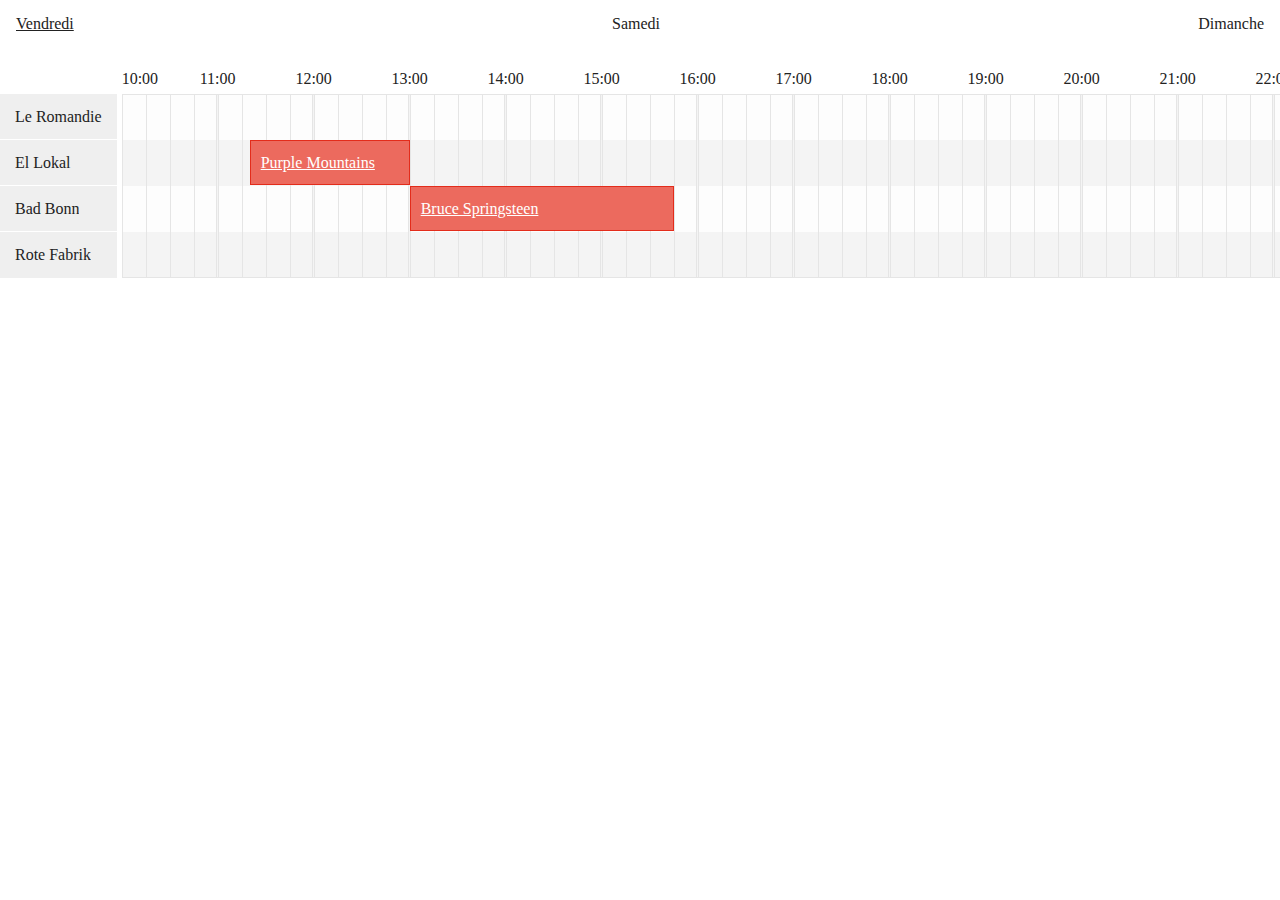
==== index.html @ 8203f7ba "Initial commit" ====
<!DOCTYPE html>
<!--[if lt IE 7]>      <html class="no-js lt-ie9 lt-ie8 lt-ie7"> <![endif]-->
<!--[if IE 7]>         <html class="no-js lt-ie9 lt-ie8"> <![endif]-->
<!--[if IE 8]>         <html class="no-js lt-ie9"> <![endif]-->
<!--[if gt IE 8]>      <html class="no-js"> <!--<![endif]-->
<html>
  <head>
    <meta charset="utf-8" />
    <meta http-equiv="X-UA-Compatible" content="IE=edge" />
    <title>Site Festival</title>
    <meta name="description" content="" />
    <meta name="viewport" content="width=device-width, initial-scale=1" />
    <link rel="stylesheet" href="css/reset.css" />
    <link rel="stylesheet" href="css/vendor/timetablejs.css" />
    <link rel="stylesheet" href="css/style.css" />
    <script src="js/vendor/timetable.js" async defer></script>
    <script src="js/app.js" async defer></script>
  </head>
  <body>
    <div id="jours">
      <ul>
        <!-- La classe définissant le jour doit toujours être en deuxième position -->
        <li class="filter vendredi active">Vendredi</li>
        <li class="filter samedi">Samedi</li>
        <li class="filter dimanche">Dimanche</li>
      </ul>
    </div>
    <div id="timetable" class="timetable"></div>

    <!--[if lt IE 7]>
      <p class="browsehappy">
        You are using an <strong>outdated</strong> browser. Please
        <a href="#">upgrade your browser</a> to improve your experience.
      </p>
    <![endif]-->
  </body>
</html>
---- css/vendor/timetablejs.css ----
.timetable {
  display: flex;
  align-items: stretch;
  width: 100%;
  max-width: 100%;
  box-sizing: border-box;
}
.timetable * {
  box-sizing: inherit;
}
.timetable li,
.timetable ul {
  list-style-type: none;
  margin: 0;
}
.timetable li,
.timetable ul {
  padding: 0;
}
.timetable > aside {
  flex: none;
  max-width: 30%;
  padding: 0 !important;
  margin-top: 46px;
  border-right: 5px solid transparent;
  position: relative;
}
.timetable > aside li {
  padding: 0 15px;
  background-color: #efefef;
  line-height: 46px;
}
.timetable > aside li:not(:last-of-type) {
  border-bottom: 1px solid #fff;
}
.timetable > aside .row-heading {
  display: inline-block;
  max-width: 100%;
  overflow: hidden;
  text-overflow: ellipsis;
  white-space: nowrap;
  word-wrap: normal;
}
.timetable > aside:before {
  content: "";
  display: block;
  background-color: #fff;
  height: 46px;
  position: relative;
  margin-top: -46px;
  top: 0;
}
.timetable aside li,
.timetable time li {
  height: 46px;
}
.timetable > section {
  flex: 3 0 auto;
  width: 0;
  padding: 0 !important;
}
.timetable > section time {
  display: block;
  width: 100%;
  overflow-x: scroll;
  -webkit-overflow-scrolling: touch;
}
.timetable > section > header {
  position: relative;
  top: 0;
  z-index: 3;
  width: 100%;
  overflow: hidden;
  background-color: #fff;
  transform-style: preserve-3d;
}
.timetable > section > header ul {
  display: flex;
  height: 46px;
  align-items: center;
}
.timetable > section > header li {
  flex: none;
  display: block;
  position: relative;
  width: 96px;
}
.timetable > section > header li .time-label {
  display: block;
  position: absolute;
  left: 0;
}
.timetable > section > header li:not(:first-of-type) .time-label {
  transform: translateX(-50%);
}
.timetable > section > header li:last-of-type {
  width: 0;
}
.timetable > section > header li:last-of-type .time-label {
  transform: translateX(-100%);
}
.timetable ul.room-timeline {
  border-left: none;
  display: flex;
  flex-direction: column;
  align-items: stretch;
}
.timetable ul.room-timeline li {
  position: relative;
  background-color: #f4f4f4;
  height: 46px;
}
.timetable ul.room-timeline li:nth-of-type(odd) {
  background-color: #fdfdfd;
}
.timetable ul.room-timeline li:first-of-type {
  border-top: 1px solid #e5e5e5;
}
.timetable ul.room-timeline li:last-of-type {
  border-bottom: 1px solid #e5e5e5;
}
.timetable ul.room-timeline li:not(:last-of-type) {
  border-bottom: none;
}
.timetable ul.room-timeline li:first-child .time-entry {
  height: 44px;
}
.timetable ul.room-timeline li:after,
.timetable ul.room-timeline li:before {
  content: "";
  position: absolute;
  z-index: 1;
  left: 0;
  top: 0;
  right: 0;
  bottom: 0;
}
.timetable ul.room-timeline li:before {
  background-image: linear-gradient(90deg, #e5e5e5 1px, transparent 0);
  background-size: 24px auto;
}
.timetable ul.room-timeline li:after {
  background-image: linear-gradient(
    90deg,
    #e5e5e5,
    #e5e5e5 1px,
    #f4f4f4 0,
    #f4f4f4 2px,
    #e5e5e5 0,
    #e5e5e5 3px,
    transparent 0,
    transparent
  );
  background-size: 96px auto;
  background-position: -2px 0;
}
.timetable .time-entry {
  background-color: #ec6a5e;
  transition: background-color 0.2s;
  height: 45px;
  display: block;
  position: absolute;
  z-index: 2;
  padding: 0 10px;
  white-space: normal;
  overflow: hidden;
  color: #fff;
  border: 1px solid #e32c1b;
  transform-style: preserve-3d;
}
.timetable .time-entry small {
  position: relative;
  top: 50%;
  transform: translateY(-50%);
  display: block;
}
.timetable .time-entry:hover {
  background-color: #e74030;
}
---- css/style.css ----
/* Style des filtres de la grille horraire */
#jours {
  padding: 1rem;
}
#jours ul {
  display: flex;
  justify-content: space-between;
}

#jours ul li.active,
#jours ul li:hover {
  cursor: pointer;
  text-decoration: underline;
}
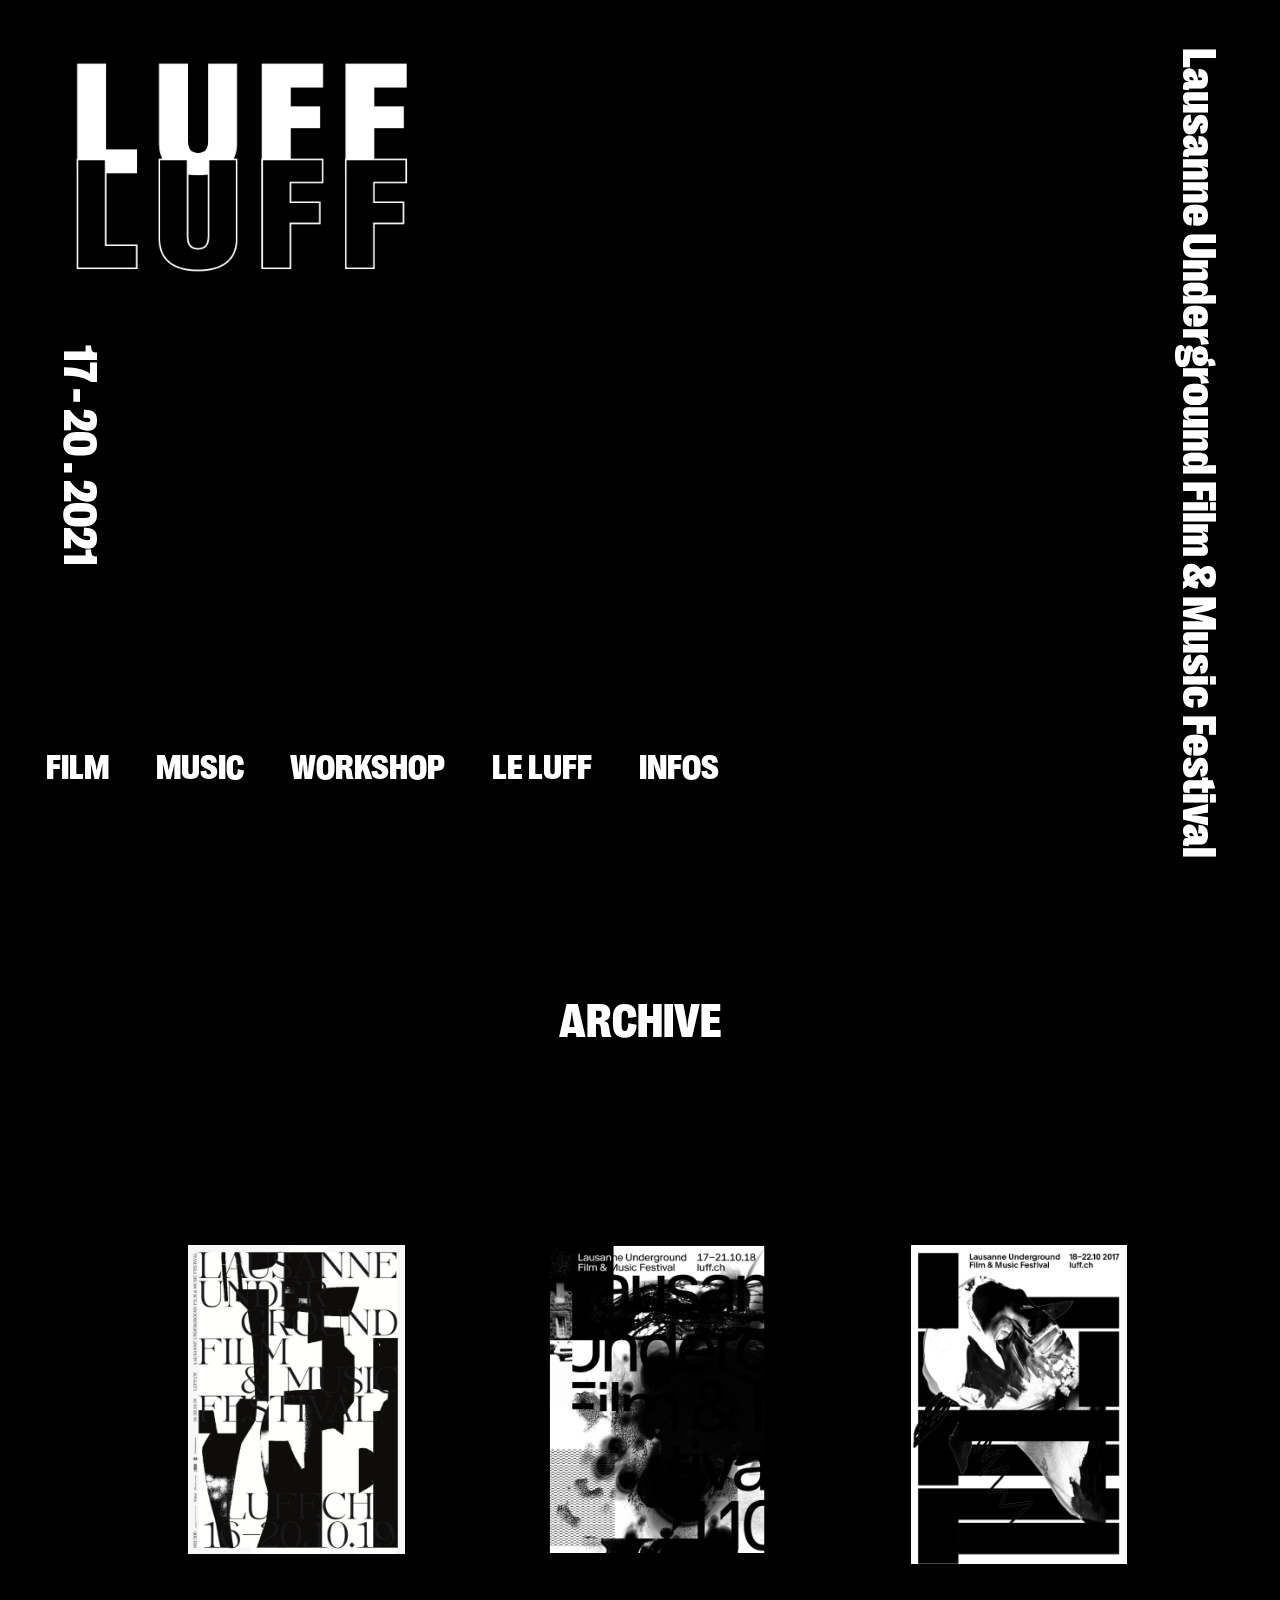
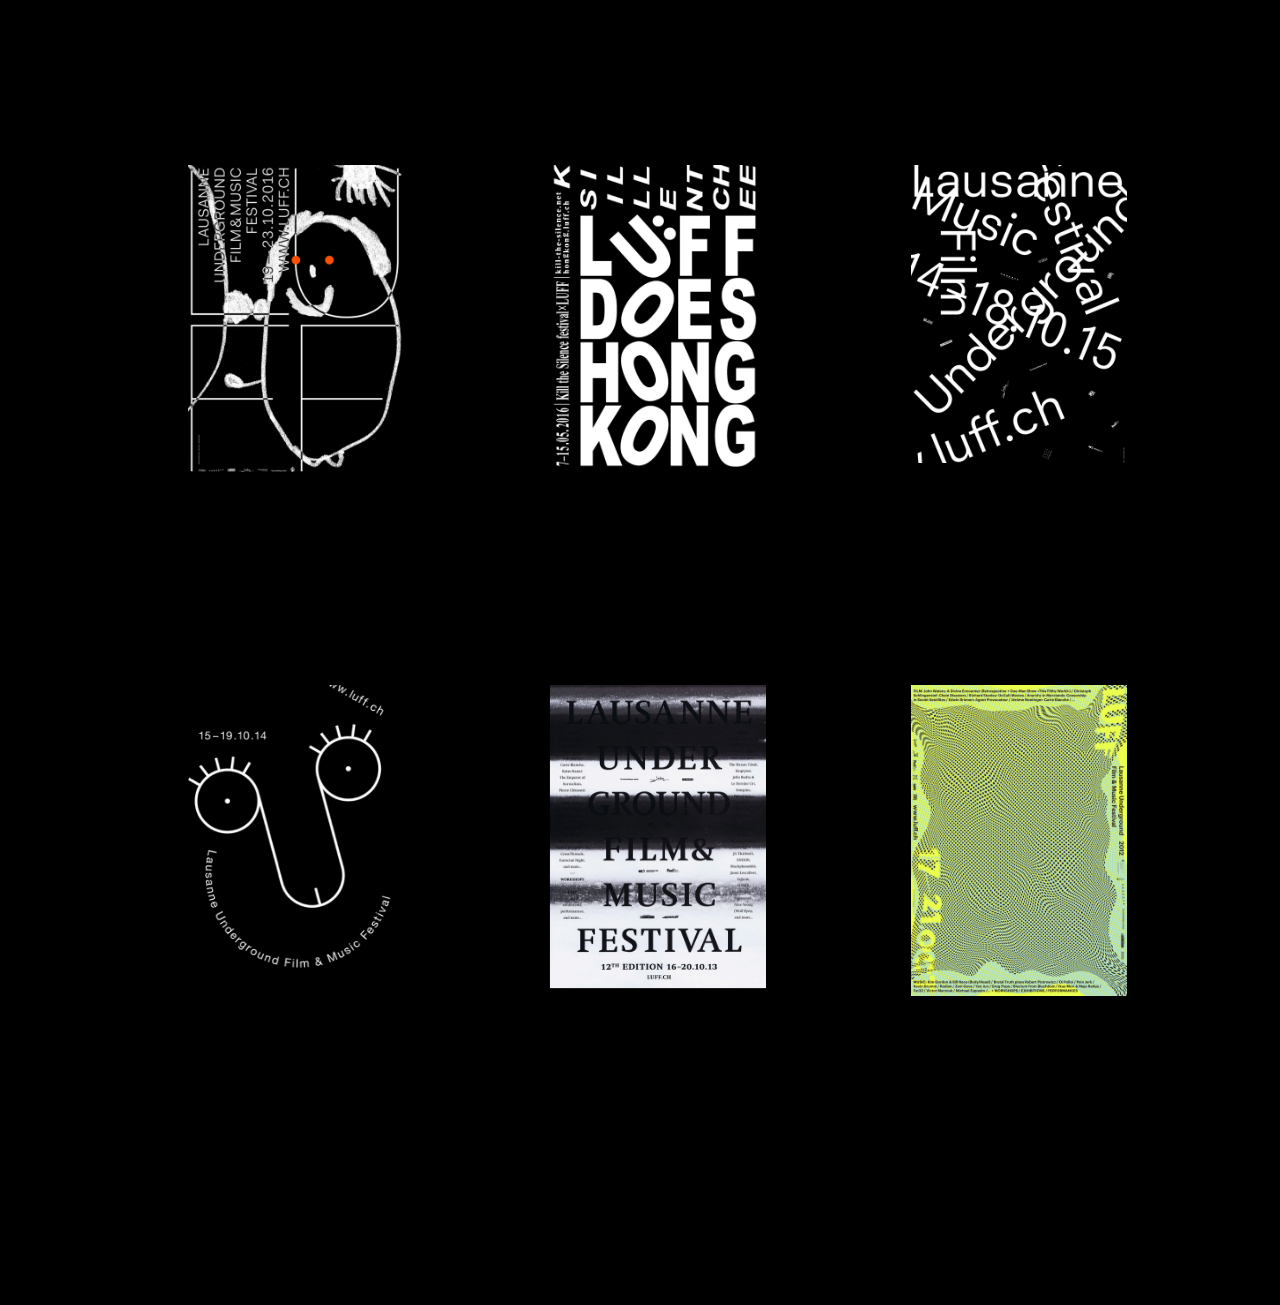
==== commit 0e4dfba8: "site" ====
--- a/index.html
+++ b/index.html
@@ -1,37 +1,60 @@
 <!DOCTYPE html>
-<!--[if lt IE 7]>      <html class="no-js lt-ie9 lt-ie8 lt-ie7"> <![endif]-->
-<!--[if IE 7]>         <html class="no-js lt-ie9 lt-ie8"> <![endif]-->
-<!--[if IE 8]>         <html class="no-js lt-ie9"> <![endif]-->
-<!--[if gt IE 8]>      <html class="no-js"> <!--<![endif]-->
-<html>
-  <head>
-    <meta charset="utf-8" />
-    <meta http-equiv="X-UA-Compatible" content="IE=edge" />
-    <title>Site Festival</title>
-    <meta name="description" content="" />
-    <meta name="viewport" content="width=device-width, initial-scale=1" />
-    <link rel="stylesheet" href="css/reset.css" />
-    <link rel="stylesheet" href="css/vendor/timetablejs.css" />
-    <link rel="stylesheet" href="css/style.css" />
-    <script src="js/vendor/timetable.js" async defer></script>
-    <script src="js/app.js" async defer></script>
-  </head>
-  <body>
-    <div id="jours">
-      <ul>
-        <!-- La classe définissant le jour doit toujours être en deuxième position -->
-        <li class="filter vendredi active">Vendredi</li>
-        <li class="filter samedi">Samedi</li>
-        <li class="filter dimanche">Dimanche</li>
-      </ul>
-    </div>
-    <div id="timetable" class="timetable"></div>
+<html lang="en" dir="ltr">
 
-    <!--[if lt IE 7]>
-      <p class="browsehappy">
-        You are using an <strong>outdated</strong> browser. Please
-        <a href="#">upgrade your browser</a> to improve your experience.
-      </p>
-    <![endif]-->
-  </body>
+<head>
+	<link rel="stylesheet" href="main.css">
+	<meta charset="utf-8">
+	<title>LUFF</title>
+</head>
+
+<body>
+	<main>
+
+		<div id="page1">
+
+			<img class="luff" src="img/luff.png">
+
+			<div class="text_luff">
+				<a href="index.html">
+					<h1> Lausanne Underground Film & Music Festival </h1>
+				</a>
+			</div>
+			<div class="dates_luff">
+				<h1>17 - 20 . 2021</h1>
+			</div>
+
+		</div>
+
+		<nav>
+			<a href="film.html">FILM</a>
+			<a href="music.html">MUSIC</a>
+			<a href="workshop.html">WORKSHOP</a>
+			<a href="leluff.html">LE LUFF</a>
+			<a href="infos.html">INFOS</a>
+		</nav>
+
+		<div id="page2" class="main_content">
+			<h1>ARCHIVE</h1>
+
+			<div class="gallery">
+				<img src="img/archive1.jpg">
+				<img src="img/archive2.jpg">
+				<img src="img/archive3.jpg">
+			</div>
+
+			<div class="gallery2">
+				<img src="img/archive4.jpg">
+				<img src="img/archive5.jpg">
+				<img src="img/archive6.jpg">
+			</div>
+
+			<div class="gallery3">
+				<img src="img/archive7.jpg">
+				<img src="img/archive8.jpg">
+				<img src="img/archive9.jpg">
+			</div>
+		</div>
+	</main>
+</body>
+
 </html>
--- a/main.css
+++ b/main.css
@@ -0,0 +1,235 @@
+@font-face {
+    font-family: Right Grotesk;
+    src: url("RightGrotesk-CompactBlack.otf");
+}
+
+h1, h2, h3, h4, h5, h6, a, p {
+    color: #ffffff;
+    font-family: 'Right Grotesk', sans-serif;
+    mix-blend-mode: difference;
+}
+
+a {
+    text-decoration: none;
+}
+
+img {
+    max-width: 100%;
+}
+
+body {
+    background-color: #000000;
+}
+
+#page1 {
+    display: grid;
+    grid-template-columns: repeat(2);
+}
+
+.luff {
+    width: 50%;
+    margin-left: 5%
+}
+
+.text_luff {
+    writing-mode: vertical-lr;
+    font-size: 1.5rem;
+    position: absolute;
+    top: 3rem;
+    right: 1rem;
+    height: 160vw;
+}
+
+.dates_luff {
+    position: relative;
+    font-size: 1.5rem;
+    writing-mode: vertical-lr;
+    left: 1rem;
+    top: 3rem;
+}
+
+nav {
+    font-size: 35px;
+    margin-top: 25vh;
+}
+
+nav2 {
+    font-size: 35px;
+    margin-top: 5vh;
+}
+
+a {
+    margin-left: 3%;
+}
+
+a1 {
+    color: red;
+    font-family: 'Right Grotesk', sans-serif;
+    mix-blend-mode: difference;
+    margin-left: 3%;
+}
+
+#page2 {
+    margin-top: 200px;
+    text-align: center;
+    font-size: 150%;
+}
+
+.gallery {
+    display: grid;
+    grid-template-columns: repeat(3, 1fr);
+    grid-template-rows: repeat(5, 5vw);
+    margin-left: 180px;
+    margin-top: 200px;
+}
+
+.gallery2 {
+    display: grid;
+    grid-template-columns: repeat(3, 1fr);
+    grid-template-rows: repeat(5, 5vw);
+    margin-left: 180px;
+    margin-top: 200px;
+}
+
+.gallery3 {
+    display: grid;
+    grid-template-columns: repeat(3, 1fr);
+    grid-template-rows: repeat(5, 5vw);
+    margin-left: 180px;
+    margin-top: 200px;
+    margin-bottom: 300px;
+}
+
+.gallery img {
+    max-width: 60%;
+}
+
+.gallery2 img {
+    max-width: 60%;
+}
+
+.gallery3 img {
+    max-width: 60%;
+}
+
+.titre_film {
+    margin-top: 40rem;
+}
+
+.paragaphe_luff {
+    margin-top: 30rem;
+    text-align: left;
+    font-size: 20px;
+    margin-left: 400px;
+    margin-right: 200px;
+}
+
+.prog_film img {
+    width: 500px;
+    height: 200px;
+}
+
+tr td {
+    padding: 30px;
+    padding-top: 30px;
+}
+
+@media only screen and (max-width: 800px) {
+    .luff {
+        width: 50%;
+        margin-left: 5%
+    }
+
+    .text_luff {
+        writing-mode: vertical-lr;
+        font-size: 1rem;
+        position: absolute;
+        top: 3rem;
+        right: 1rem;
+        height: 160vw;
+    }
+
+    .dates_luff {
+        position: relative;
+        font-size: 1rem;
+        writing-mode: vertical-lr;
+        left: 1rem;
+        top: 3rem;
+    }
+
+    nav {
+        font-size: 20px;
+        margin-top: 40vh;
+    }
+
+    nav2 {
+        font-size: 20px;
+        margin-top: 5vh;
+    }
+
+    a {
+        margin-left: 3%;
+    }
+
+    a1 {
+        color: red;
+        font-family: 'Right Grotesk', sans-serif;
+        mix-blend-mode: difference;
+        margin-left: 3%;
+    }
+
+    #page2 {
+        margin-top: 200px;
+        text-align: center;
+        font-size: 150%;
+    }
+
+    .gallery {
+        display: grid;
+        grid-template-columns: repeat(3, 1fr);
+        grid-template-rows: repeat(5, 5vw);
+        margin-left: 180px;
+        margin-top: 200px;
+    }
+
+    .gallery2 {
+        display: grid;
+        grid-template-columns: repeat(3, 1fr);
+        grid-template-rows: repeat(5, 5vw);
+        margin-left: 180px;
+        margin-top: 200px;
+    }
+
+    .gallery3 {
+        display: grid;
+        grid-template-columns: repeat(3, 1fr);
+        grid-template-rows: repeat(5, 5vw);
+        margin-left: 180px;
+        margin-top: 200px;
+        margin-bottom: 300px;
+    }
+
+    .gallery img {
+        max-width: 60%;
+    }
+
+    .gallery2 img {
+        max-width: 60%;
+    }
+
+    .gallery3 img {
+        max-width: 60%;
+    }
+
+    .titre_film {
+        margin-top: 40rem;
+    }
+
+    .paragaphe_luff {
+        margin-top: 30rem;
+        text-align: left;
+        font-size: 20px;
+        margin-left: 400px;
+        margin-right: 200px;
+    }
+}